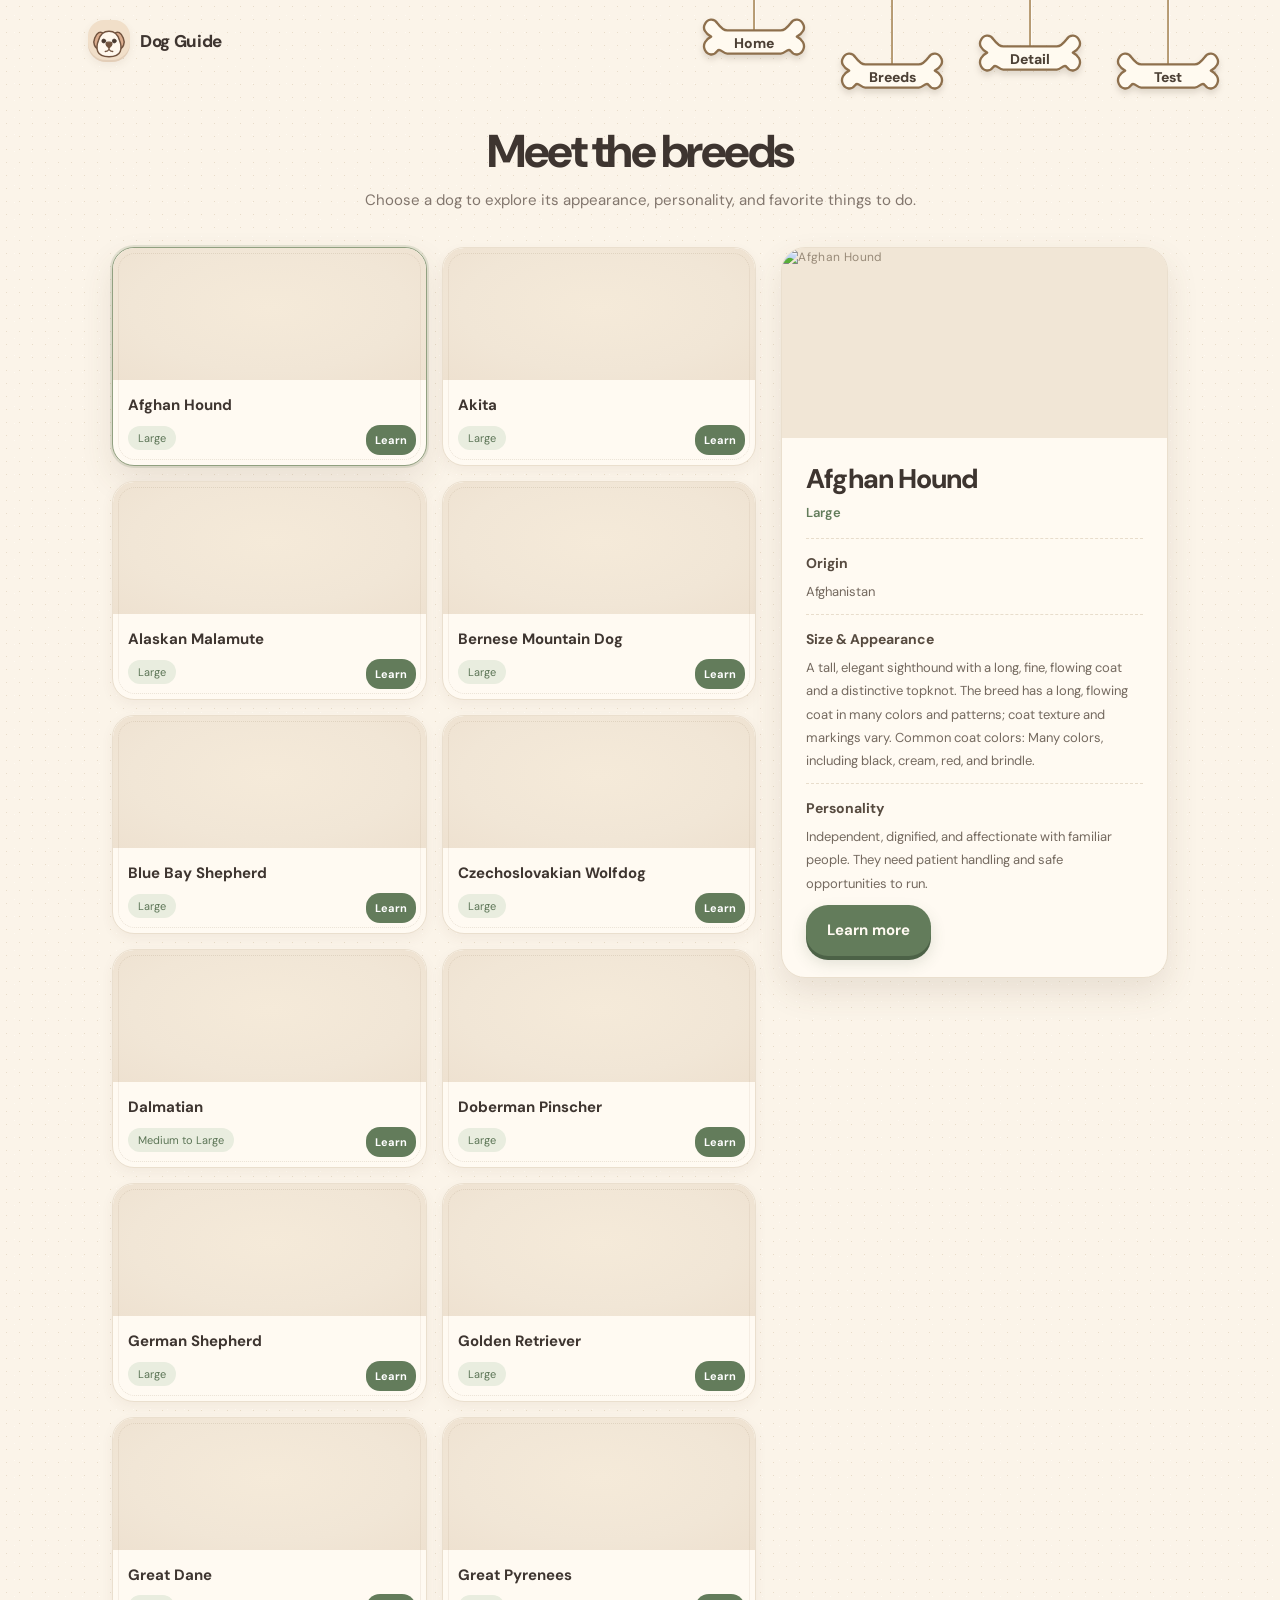
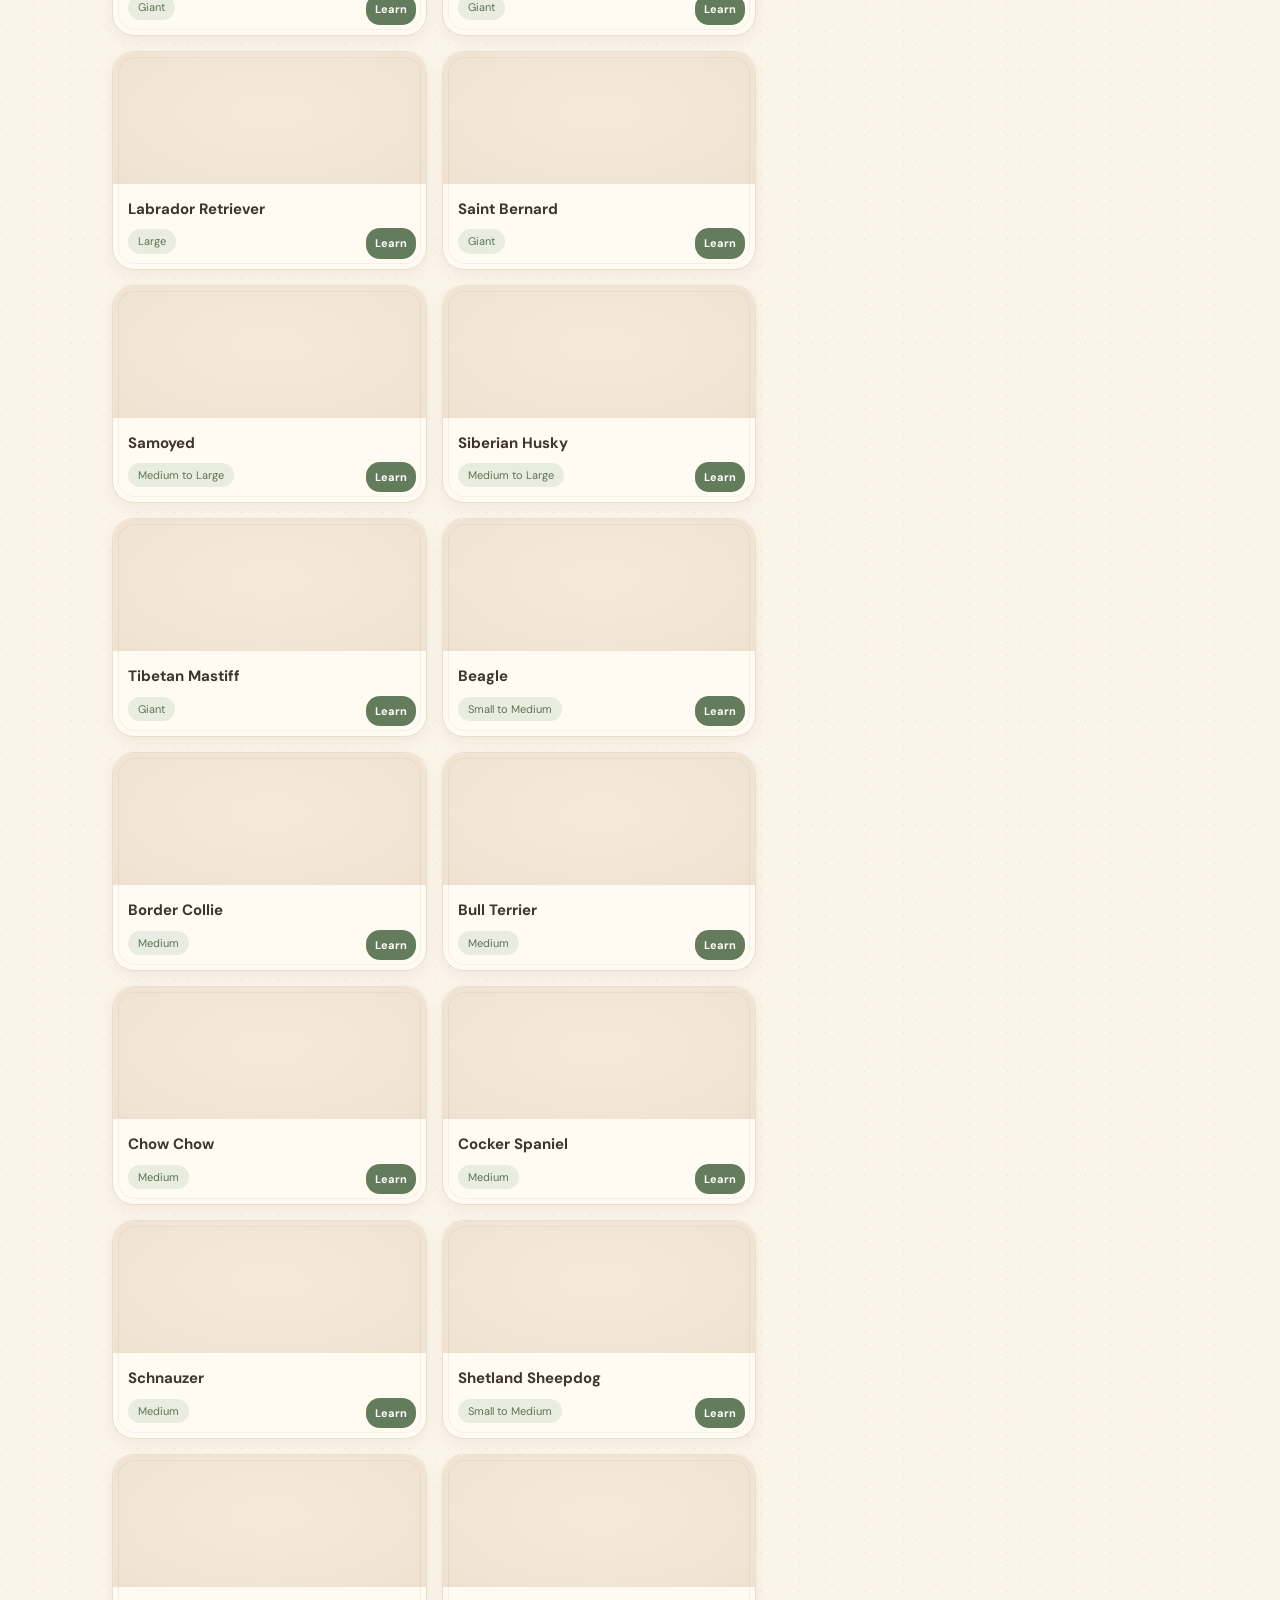
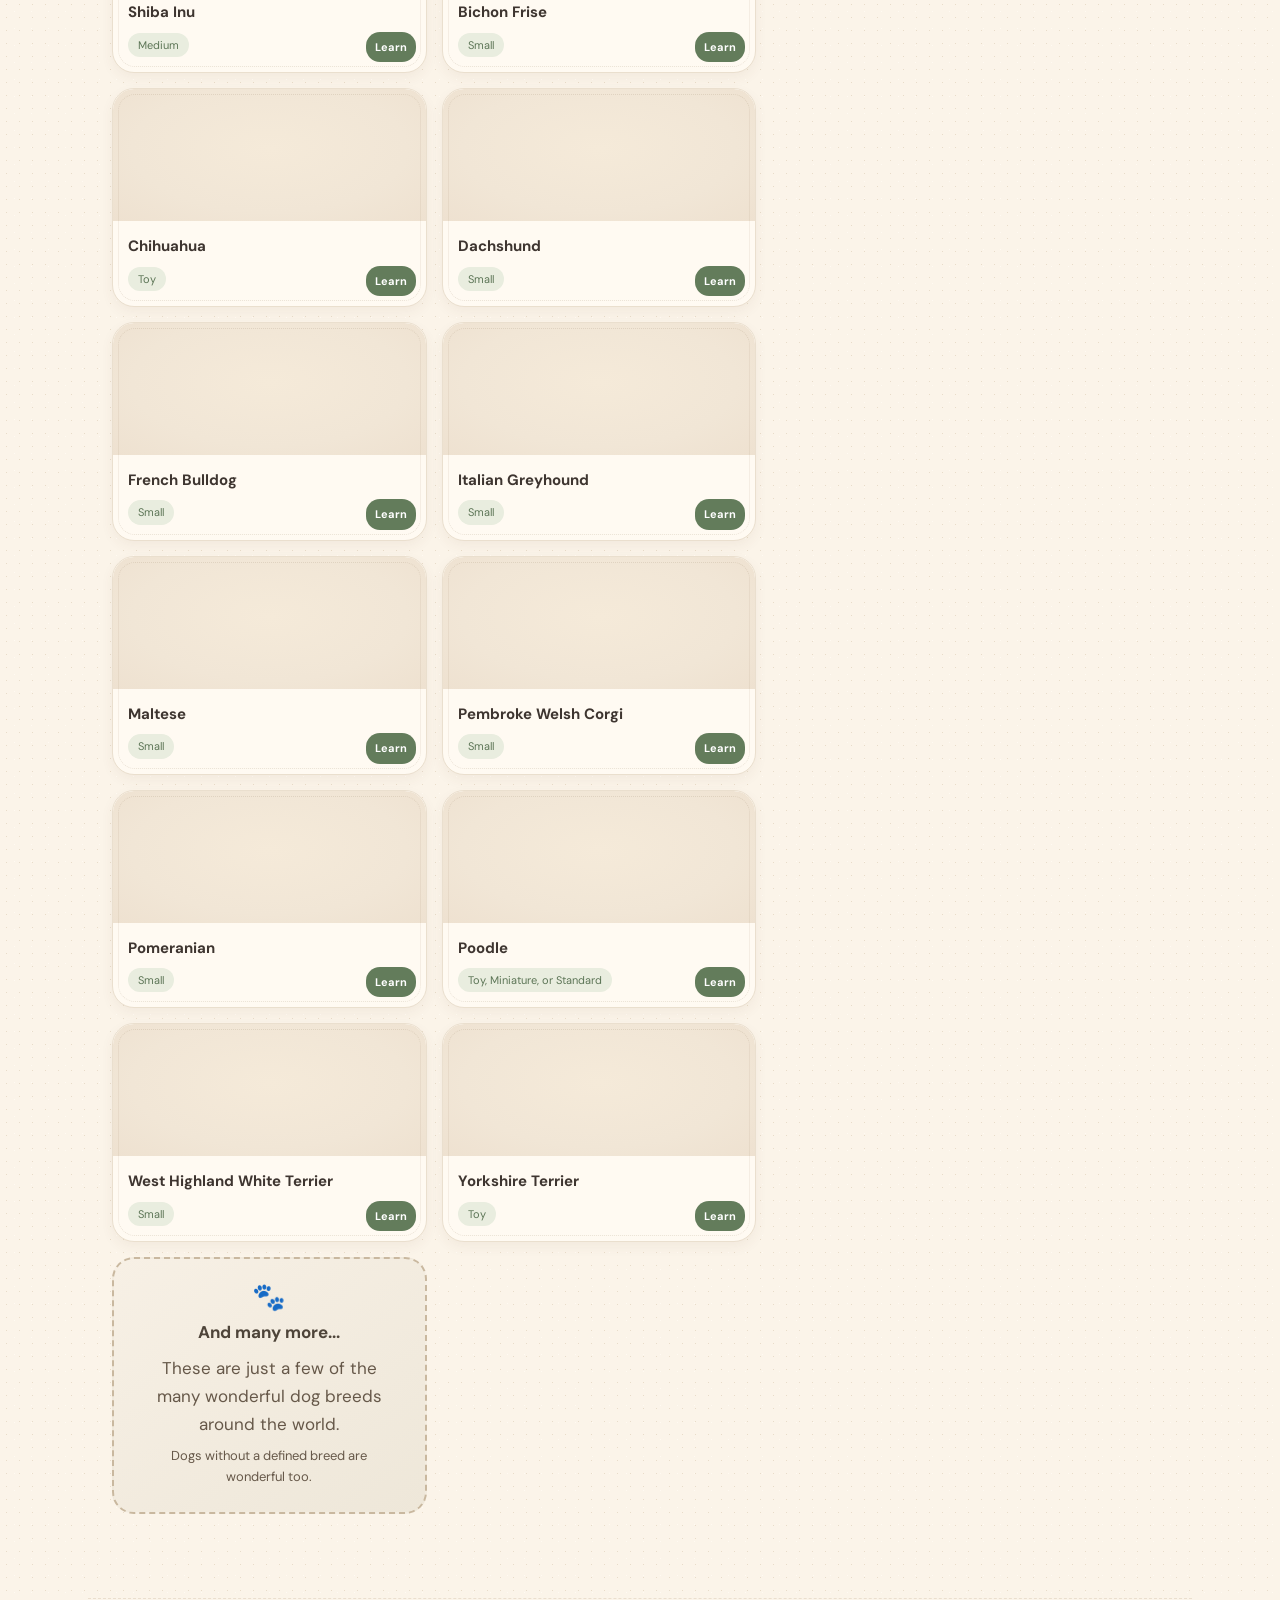
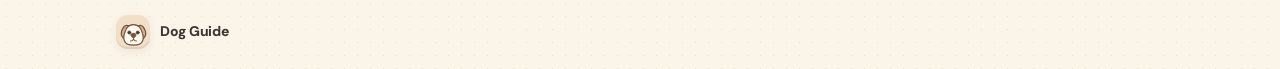
==== breeds.html @ 4a01d45b "add tset" ====
<!doctype html>
<html lang="en">
<head>
  <meta charset="utf-8">
  <meta name="viewport" content="width=device-width, initial-scale=1">
  <meta name="description" content="Explore dog breeds and learn about their appearance, personality, and favorite activities.">
  <title>Dog Breeds — Dog Guide</title>
  <link rel="stylesheet" href="styles.css">
  <script src="nav.js" defer></script>
</head>
<body>
  <header class="site-header"><a class="brand" href="index.html" aria-label="Dog Guide home"><span class="brand-mark" aria-hidden="true"><svg viewBox="0 0 48 48"><path class="ear" d="M17 14C12 10 8 13 5 20C2 27 5 34 11 35C16 35 19 29 20 22L22 17ZM31 14C36 10 40 13 43 20C46 27 43 34 37 35C32 35 29 29 28 22L26 17Z"/><path d="M24 11C17 11 12 16 10 23C8 28 7 33 9 38C11 43 17 45 24 45C31 45 37 43 39 38C41 33 40 28 38 23C36 16 31 11 24 11Z"/><circle class="icon-eye" cx="17" cy="24" r="2.6"/><circle class="icon-eye" cx="31" cy="24" r="2.6"/><path class="icon-nose" d="M20 28C20 26.5 21 25.5 22.5 25.5h3C27 25.5 28 26.5 28 28c0 2-2.5 4.3-4 5.5-1.5-1.2-4-3.5-4-5.5Z"/><path class="icon-mouth" d="M24 34v1M24 35c-1 2-3 3-5 3M24 35c1 2 3 3 5 3"/></svg></span><span>Dog Guide</span></a><nav class="main-nav" aria-label="Main navigation">
  <a class="bone-link hang-short" href="index.html"><span class="bone-cord" aria-hidden="true"></span><svg class="bone-outline" viewBox="0 0 120 56" aria-hidden="true"><path d="M30 15C25 15 22 11 19 7 15 1 8 2 5 8 2 13 6 19 12 22 6 25 2 31 5 37c3 6 10 7 14 1 3-4 6 3 11 3h60c5 0 8-7 11-3 4 6 11 5 14-1 3-6-1-12-7-15 6-3 10-9 7-14-3-6-10-7-14-1-3 4-6 8-11 8Z"/></svg><span class="bone-label">Home</span></a>
  <a class="bone-link hang-long active" href="breeds.html"><span class="bone-cord" aria-hidden="true"></span><svg class="bone-outline" viewBox="0 0 120 56" aria-hidden="true"><path d="M30 15C25 15 22 11 19 7 15 1 8 2 5 8 2 13 6 19 12 22 6 25 2 31 5 37c3 6 10 7 14 1 3-4 6 3 11 3h60c5 0 8-7 11-3 4 6 11 5 14-1 3-6-1-12-7-15 6-3 10-9 7-14-3-6-10-7-14-1-3 4-6 8-11 8Z"/></svg><span class="bone-label">Breeds</span></a>
  <a class="bone-link hang-mid" href="detail.html"><span class="bone-cord" aria-hidden="true"></span><svg class="bone-outline" viewBox="0 0 120 56" aria-hidden="true"><path d="M30 15C25 15 22 11 19 7 15 1 8 2 5 8 2 13 6 19 12 22 6 25 2 31 5 37c3 6 10 7 14 1 3-4 6 3 11 3h60c5 0 8-7 11-3 4 6 11 5 14-1 3-6-1-12-7-15 6-3 10-9 7-14-3-6-10-7-14-1-3 4-6 8-11 8Z"/></svg><span class="bone-label">Detail</span></a>
  <a class="bone-link hang-long" href="test.html"><span class="bone-cord" aria-hidden="true"></span><svg class="bone-outline" viewBox="0 0 120 56" aria-hidden="true"><path d="M30 15C25 15 22 11 19 7 15 1 8 2 5 8 2 13 6 19 12 22 6 25 2 31 5 37c3 6 10 7 14 1 3-4 6 3 11 3h60c5 0 8-7 11-3 4 6 11 5 14-1 3-6-1-12-7-15 6-3 10-9 7-14-3-6-10-7-14-1-3 4-6 8-11 8Z"/></svg><span class="bone-label">Test</span></a>
</nav></header>
  <main class="type-main">
    <section class="page-heading"><h1>Meet the breeds</h1><p>Choose a dog to explore its appearance, personality, and favorite things to do.</p></section>
    <section class="breed-layout" aria-label="Breed list and details"><div class="breed-list-wrap"><div id="breed-list" class="breed-grid"></div></div><aside id="breed-detail" class="detail-panel" aria-live="polite" aria-label="Breed details"></aside></section>
  </main>
  <footer class="site-footer"><a class="brand footer-brand" href="index.html" aria-label="Dog Guide home"><span class="brand-mark" aria-hidden="true"><svg viewBox="0 0 48 48"><path class="ear" d="M17 14C12 10 8 13 5 20C2 27 5 34 11 35C16 35 19 29 20 22L22 17ZM31 14C36 10 40 13 43 20C46 27 43 34 37 35C32 35 29 29 28 22L26 17Z"/><path d="M24 11C17 11 12 16 10 23C8 28 7 33 9 38C11 43 17 45 24 45C31 45 37 43 39 38C41 33 40 28 38 23C36 16 31 11 24 11Z"/><circle class="icon-eye" cx="17" cy="24" r="2.6"/><circle class="icon-eye" cx="31" cy="24" r="2.6"/><path class="icon-nose" d="M20 28C20 26.5 21 25.5 22.5 25.5h3C27 25.5 28 26.5 28 28c0 2-2.5 4.3-4 5.5-1.5-1.2-4-3.5-4-5.5Z"/><path class="icon-mouth" d="M24 34v1M24 35c-1 2-3 3-5 3M24 35c1 2 3 3 5 3"/></svg></span><span>Dog Guide</span></a></footer>
</body>
</html>
---- styles.css ----
@import url('https://fonts.googleapis.com/css2?family=DM+Sans:wght@400;500;600;700&family=Manrope:wght@400;500;600;700;800&display=swap');
:root{--ink:#3e3530;--muted:#82766d;--green:#637c5b;--green-dark:#4d6548;--cream:#fbf4e9;--paper:#fffaf2;--line:#eadfce;--peach:#f4d6bf;--sage:#e4eadc;--yellow:#f3dfaa;--shadow:0 14px 32px rgba(97,75,52,.12)}
*{box-sizing:border-box}body{margin:0;background-color:var(--cream);background-image:radial-gradient(#e8dcc9 0.6px,transparent .7px),radial-gradient(#fffaf2 0.6px,transparent .7px);background-size:13px 13px,17px 17px;background-position:0 0,6px 7px;color:var(--ink);font-family:'DM Sans','Manrope',sans-serif;line-height:1.65}a{color:inherit;text-decoration:none}.site-header{height:82px;max-width:1160px;margin:auto;padding:0 28px;display:flex;align-items:center;justify-content:space-between}.brand{display:flex;align-items:center;gap:10px;font-size:15px;font-weight:800;line-height:1.1;letter-spacing:-.02em}.brand-mark{width:42px;height:42px;border-radius:16px 16px 18px 18px;background:#f1dfc9;display:grid;place-items:center;color:#72543f;box-shadow:inset 0 -2px 0 rgba(126,86,58,.12),0 3px 8px rgba(97,75,52,.08)}.brand-mark svg{width:36px;height:36px;fill:#fff8ed;stroke:currentColor;stroke-width:2;stroke-linecap:round;stroke-linejoin:round}.brand-mark svg .ear{fill:#dbad8e}.main-nav{display:flex;align-items:center;gap:32px;font-size:13px;color:#74695f}.main-nav a{padding:8px 0;position:relative}.main-nav a:hover,.main-nav a.active{color:var(--green-dark)}.main-nav a.active:after{content:'';height:2px;background:#91a080;border-radius:2px;position:absolute;bottom:0;left:0;right:0}.hero{max-width:1104px;margin:34px auto 0;border-radius:34px;min-height:430px;padding:62px 7%;display:grid;grid-template-columns:1fr 1fr;align-items:center;background:linear-gradient(145deg,#edf0e2,#f4e5d5);position:relative;box-shadow:inset 0 0 0 1px rgba(255,255,255,.65),0 10px 30px rgba(91,76,57,.08)}.hero:before{content:'';position:absolute;inset:9px;border:1px dashed rgba(125,142,111,.26);border-radius:27px;pointer-events:none}.hero-copy{position:relative;z-index:2}.hero h1,.page-heading h1{margin:0;font-size:clamp(38px,5.4vw,59px);letter-spacing:-.055em;line-height:1.12;font-weight:700}.hero-lead{max-width:420px;margin:22px 0 25px;color:#70675e;font-size:15px;line-height:1.9}.button{display:inline-flex;gap:22px;align-items:center;padding:13px 21px;border-radius:22px;background:var(--green);color:#fffaf2;font-weight:700;font-size:13px;box-shadow:0 4px 0 #4c6247,0 7px 15px rgba(72,93,66,.17);transition:transform .2s,box-shadow .2s}.button:hover{transform:translateY(-2px);box-shadow:0 6px 0 #4c6247,0 10px 18px rgba(72,93,66,.2)}.home-image-slot{height:300px;max-width:390px;width:100%;justify-self:end;border-radius:42% 58% 48% 52%/52% 42% 58% 48%;background:rgba(255,250,242,.35);border:2px dashed rgba(139,125,101,.28);box-shadow:inset 0 0 0 9px rgba(255,250,242,.18);position:relative}.home-image-slot:before{content:'';position:absolute;inset:9px;border-radius:inherit;border:1px solid rgba(255,255,255,.55)}.site-footer{max-width:1104px;margin:58px auto 0;padding:24px 28px 32px;border-top:1px dashed var(--line);display:flex;align-items:center}.footer-brand{font-size:13px}.footer-brand .brand-mark{width:34px;height:34px;border-radius:12px}.footer-brand .brand-mark svg{width:29px;height:29px}.type-main{max-width:1104px;margin:44px auto 84px;padding:0 24px}.page-heading{text-align:center;margin:0 auto 35px}.page-heading h1{font-size:40px}.page-heading>p:last-child{margin:10px 0 0;color:var(--muted);font-size:13px}.breed-layout{display:grid;grid-template-columns:minmax(0,1.25fr) minmax(320px,.75fr);gap:25px;align-items:start}.breed-grid{display:grid;grid-template-columns:repeat(2,minmax(0,1fr));gap:15px}.breed-card{appearance:none;text-align:left;padding:0;position:relative;overflow:hidden;border:1px solid #eadfce;background:var(--paper);border-radius:22px;cursor:pointer;color:inherit;transition:border .18s,transform .18s,box-shadow .18s;font:inherit;box-shadow:0 5px 13px rgba(97,75,52,.06)}.breed-card:after{content:'';position:absolute;inset:5px;border:1px dotted rgba(157,136,107,.2);border-radius:17px;pointer-events:none}.breed-card:hover{transform:translateY(-3px);box-shadow:var(--shadow)}.breed-card.selected{border-color:#91a080;box-shadow:0 0 0 2px rgba(99,124,91,.16),var(--shadow)}.photo-placeholder{background:radial-gradient(ellipse at 50% 45%,#f5ead9 0,#f1e6d6 62%,#eee1d0 100%);color:#988a78;display:flex;align-items:center;justify-content:center;flex-direction:column;gap:5px;font-size:10px;letter-spacing:.03em}.breed-card .photo-placeholder{height:132px;border-radius:21px 21px 0 0}.placeholder-icon{display:grid;place-items:center;width:27px;height:27px;border:1px dashed #b7a991;border-radius:50%;font-size:18px;color:#92816a}.breed-card-copy{display:flex;flex-direction:column;align-items:flex-start;padding:13px 15px 15px}.breed-name{font-size:13px;font-weight:700}.breed-tag{font-size:10px;color:#5c7556;background:#e9eddf;padding:3px 10px;border-radius:20px;margin-top:8px}.card-arrow{position:absolute;bottom:17px;right:15px;color:#8c907a;font-size:15px}.detail-panel{position:sticky;top:18px;border-radius:24px;overflow:hidden;background:var(--paper);border:1px solid #eadfce;box-shadow:var(--shadow)}.detail-photo{height:190px}.detail-content{padding:23px 24px 21px}.detail-content h2{font-size:24px;line-height:1.35;margin:0;letter-spacing:-.035em}.detail-size{margin:4px 0 15px;color:var(--green);font-size:11px;font-weight:600}.detail-block{border-top:1px dashed #e8ddcc;padding:13px 0 10px}.detail-block h3{font-size:12px;margin:0 0 5px;color:#574b40}.detail-block p{color:#74695f;font-size:11px;line-height:1.85;margin:0}.breed-card:focus-visible,.button:focus-visible,.main-nav a:focus-visible{outline:3px solid #d5ac67;outline-offset:3px}
@media(max-width:800px){.hero{margin:15px 18px 0;min-height:390px;padding:44px 6%}.home-image-slot{height:255px;width:90%}.breed-layout{grid-template-columns:1fr}.detail-panel{position:static;grid-row:1}.detail-photo{height:160px}.detail-content{padding:21px}.breed-grid{grid-template-columns:repeat(3,minmax(0,1fr))}.type-main{margin-top:35px}.site-footer{margin:40px 18px 0}}
@media(max-width:560px){.site-header{height:70px;padding:0 18px}.main-nav{gap:20px;font-size:12px}.brand{font-size:13px;gap:8px}.brand-mark{width:36px;height:36px}.brand-mark svg{width:31px;height:31px}.hero{display:block;padding:35px 25px 28px;min-height:0;border-radius:27px}.hero h1{font-size:39px}.hero-lead{font-size:14px;margin:18px 0 22px}.home-image-slot{height:220px;margin:30px auto 0}.site-footer{padding:20px 0 26px}.type-main{padding:0 16px;margin:32px auto 56px}.page-heading{margin-bottom:25px}.page-heading h1{font-size:33px}.page-heading>p:last-child{font-size:12px}.breed-grid{grid-template-columns:repeat(2,minmax(0,1fr));gap:11px}.breed-card .photo-placeholder{height:108px}.breed-card-copy{padding:10px}.breed-name{font-size:12px}.card-arrow{right:10px;bottom:14px}.detail-content h2{font-size:21px}}
/* Clearer type and a tighter home layout */
body{font-size:17px}.brand{font-size:17px}.main-nav{font-size:15px}.hero.home-hero{min-height:350px;margin-top:24px;padding-top:46px;padding-bottom:46px}.hero h1{font-size:clamp(44px,5.8vw,66px);font-weight:800}.hero-lead{font-size:17px;line-height:1.8;font-weight:500}.button{font-size:15px;font-weight:700}.home-image-slot{height:260px}.site-footer{margin-top:20px;padding-top:16px;padding-bottom:20px}.page-heading h1{font-size:46px;font-weight:800}.page-heading>p:last-child{font-size:15px}.breed-name{font-size:15px;font-weight:700}.breed-tag{font-size:11px}.detail-content h2{font-size:27px;font-weight:800}.detail-size{font-size:13px}.detail-block h3{font-size:14px;font-weight:700}.detail-block p{font-size:13px;line-height:1.8}.photo-placeholder{font-size:12px}.footer-brand{font-size:14px}
@media(max-width:800px){.hero.home-hero{min-height:330px}.home-image-slot{height:230px}.site-footer{margin-top:18px}}
@media(max-width:560px){body{font-size:16px}.brand{font-size:14px}.main-nav{font-size:13px}.hero.home-hero{padding-top:32px;padding-bottom:24px}.hero h1{font-size:43px}.hero-lead{font-size:15px}.home-image-slot{height:175px;margin-top:22px}.site-footer{margin-top:12px;padding-top:13px;padding-bottom:16px}.page-heading h1{font-size:36px}.page-heading>p:last-child{font-size:13px}.breed-name{font-size:13px}.detail-content h2{font-size:23px}.detail-block h3{font-size:13px}.detail-block p{font-size:12px}}
/* A soft little toy corner for the home page */
.home-image-slot{border:0;border-radius:0;background:none;box-shadow:none;overflow:visible;isolation:isolate}.home-image-slot:before{display:none}.dog-bed{position:absolute;width:265px;height:130px;right:32px;bottom:5px;border-radius:50%;background:linear-gradient(180deg,#a8795e,#805840);box-shadow:0 14px 22px rgba(78,55,37,.2),inset 0 7px 0 rgba(255,235,205,.24),inset 0 -8px 0 rgba(79,49,31,.13);transform:rotate(-4deg)}.dog-bed:before{content:'';position:absolute;inset:12px 15px 17px;border-radius:50%;background:linear-gradient(150deg,#d4b28b,#b38b65);box-shadow:inset 0 4px 8px rgba(95,65,42,.18)}.bed-cushion{position:absolute;inset:24px 31px 26px;border-radius:50%;background:radial-gradient(ellipse at 38% 30%,#e6d3b2,#c9b18c 72%,#b79b75);box-shadow:inset 0 3px 8px rgba(100,72,47,.16)}.bed-bone{position:absolute;width:78px;height:25px;left:50%;top:50%;transform:translate(-50%,-50%) rotate(-12deg);background:#f5e8d0;clip-path:polygon(12% 0,23% 18%,77% 18%,88% 0,100% 15%,94% 38%,94% 62%,100% 85%,88% 100%,77% 82%,23% 82%,12% 100%,0 85%,6% 62%,6% 38%,0 15%);filter:drop-shadow(0 3px 2px rgba(74,55,37,.22))}.plush-toy{position:absolute;z-index:3;width:88px;height:83px;left:44px;top:48px;border-radius:44% 50% 48% 50%;background:radial-gradient(circle at 35% 28%,#f5d991,#e8bc68 72%,#cd9f54);box-shadow:inset 0 -5px 0 rgba(164,114,50,.12),0 8px 14px rgba(86,63,34,.2),0 0 0 4px rgba(237,201,128,.45);transform:rotate(-11deg)}.plush-toy:before,.plush-toy:after{content:'';position:absolute;top:-17px;width:27px;height:33px;border-radius:60% 60% 40% 40%;background:#e9bd69;z-index:-1}.plush-toy:before{left:5px;transform:rotate(-26deg)}.plush-toy:after{right:5px;transform:rotate(25deg)}.plush-eye{position:absolute;top:32px;width:6px;height:7px;border-radius:50%;background:#554334}.plush-eye.eye-left{left:24px}.plush-eye.eye-right{right:24px}.plush-smile{position:absolute;left:34px;top:47px;width:20px;height:10px;border-bottom:2px solid #79563c;border-radius:50%}.rope-toy{position:absolute;right:24px;top:26px;width:125px;height:38px;transform:rotate(26deg);z-index:4}.rope-center{position:absolute;left:22px;right:22px;top:11px;height:17px;border-radius:12px;background:repeating-linear-gradient(45deg,#9d684a 0 4px,#e0c18d 4px 8px,#ba8057 8px 11px);box-shadow:0 3px 5px rgba(73,49,31,.19)}.rope-knot{position:absolute;top:3px;width:31px;height:31px;border-radius:50%;background:repeating-linear-gradient(45deg,#a76f4e 0 4px,#e2c38f 4px 8px,#bd875d 8px 11px);box-shadow:0 3px 5px rgba(73,49,31,.18)}.knot-left{left:0}.knot-right{right:0}.scene-spark{position:absolute;color:#b58853;font-size:25px}.spark-one{left:7px;top:10px}.spark-two{right:0;top:116px;color:#87936a}
@media(max-width:800px){.site-header{height:116px}.home-image-slot{height:230px;width:90%;max-width:390px}.dog-bed{right:8px;width:245px;height:120px}.plush-toy{left:26px}.rope-toy{right:6px}}
@media(max-width:560px){.site-header{height:106px;padding-left:18px;padding-right:18px}.site-header>.brand{margin-top:18px}.main-nav{gap:4px}.bone-nav-item{--cord:16px!important;padding-top:var(--cord)}.bone-nav-item.hang-mid{--cord:29px!important}.bone-nav-item.hang-long{--cord:42px!important}.bone-toggle{min-width:80px;height:35px;padding:0 13px;font-size:11px}.bone-menu{top:calc(var(--cord) + 39px);min-width:165px}.hang-long .bone-menu{min-width:190px}.bone-menu a{font-size:12px;padding:8px 9px}.home-image-slot{height:180px;width:100%;margin-top:22px}.dog-bed{width:220px;height:104px;right:2px;bottom:0}.dog-bed:before{inset:10px 12px 14px}.bed-cushion{inset:20px 27px 23px}.bed-bone{transform:translate(-50%,-50%) rotate(-12deg) scale(.82)}.plush-toy{width:70px;height:67px;left:8px;top:30px}.plush-toy:before,.plush-toy:after{width:22px;height:27px;top:-13px}.plush-eye{top:26px;width:5px;height:6px}.plush-eye.eye-left{left:19px}.plush-eye.eye-right{right:19px}.plush-smile{left:27px;top:38px;width:16px}.rope-toy{right:2px;top:7px;transform:rotate(21deg) scale(.8);transform-origin:right top}.scene-spark{font-size:19px}}
/* Bone links stay attached to their hanging cords */
.main-nav{gap:18px;align-items:flex-start}.main-nav a.bone-link{position:relative;display:block;flex:0 0 120px;width:120px;height:calc(var(--cord) + 50px);padding:0;margin:0;color:#493c30;text-decoration:none}.main-nav a.bone-link:after{display:none}.bone-link.hang-short{--cord:18px}.bone-link.hang-mid{--cord:34px}.bone-link.hang-long{--cord:52px}.bone-cord{position:absolute;z-index:0;left:59px;top:0;width:2px;height:var(--cord);background:linear-gradient(90deg,#8e704d,#e1c99c 48%,#8e704d);transform-origin:top center;box-shadow:1px 0 1px rgba(255,255,255,.7);transition:height .24s,transform .24s}.bone-outline{position:absolute;z-index:1;left:0;top:calc(var(--cord) - 1px);width:120px;height:50px;overflow:visible;filter:drop-shadow(0 4px 3px rgba(75,59,38,.16));transform-origin:60px 3px;transition:transform .24s,filter .24s}.bone-outline path{fill:#fffaf0;stroke:#8e704d;stroke-width:2.6;stroke-linejoin:round}.bone-label{position:absolute;z-index:2;left:0;top:calc(var(--cord) + 14px);width:120px;text-align:center;color:#4c4035;font-size:14px;font-weight:800;line-height:22px;pointer-events:none;transition:transform .24s}.bone-link:hover .bone-outline{transform:rotate(-2deg) translateY(2px);filter:drop-shadow(0 6px 4px rgba(75,59,38,.2))}.bone-link:hover .bone-cord{transform:rotate(-1deg)}.bone-link.is-dropping .bone-cord{height:calc(var(--cord) + 8px);transform:rotate(2deg)}.bone-link.is-dropping .bone-outline{transform:translateY(8px) rotate(4deg)}.bone-link.is-dropping .bone-label{transform:translateY(8px) rotate(4deg)}.bone-link:focus-visible{outline:3px solid #b89965;outline-offset:2px;border-radius:12px}.bone-link:focus-visible .bone-outline path{stroke:#5e794f}
@media(max-width:560px){.main-nav{gap:3px}.main-nav a.bone-link{flex-basis:94px;width:94px;height:calc(var(--cord) + 43px)}.bone-link.hang-short{--cord:16px}.bone-link.hang-mid{--cord:28px}.bone-link.hang-long{--cord:42px}.bone-cord{left:46px}.bone-outline{top:calc(var(--cord) - 1px);width:94px;height:43px}.bone-label{width:94px;top:calc(var(--cord) + 12px);font-size:12px}.bone-outline path{stroke-width:3}}
/* Let each cord meet the thicker center of its bone */
.bone-cord{height:calc(var(--cord) + 12px)}
.bone-link.is-dropping .bone-cord{height:calc(var(--cord) + 20px)}
@media(max-width:560px){.bone-cord{left:47px}}
/* Keep the bone indexes pinned to the same header coordinates on every page */
.site-header{position:relative}.site-header .main-nav{position:absolute;right:28px;top:0;width:258px;height:auto;justify-content:space-between;gap:18px;align-items:flex-start}
@media(max-width:560px){.site-header .main-nav{right:18px;width:191px;gap:3px}}
.brand-mark svg .icon-eye{fill:#493a30;stroke:#493a30;stroke-width:1}.brand-mark svg .icon-nose{fill:#72543f;stroke:#72543f;stroke-width:1.6;stroke-linejoin:round}.brand-mark svg .icon-mouth{fill:none;stroke:#72543f;stroke-width:1.7;stroke-linecap:round;stroke-linejoin:round}
.breed-photo{display:block;width:100%;height:100%;object-fit:cover;border-radius:inherit}.breed-card .photo-placeholder{overflow:hidden}.detail-photo{overflow:hidden}
.breed-card .breed-photo{object-position:center 30%}.detail-photo .breed-photo{object-fit:contain;background:#f1e6d6}
.breed-card:has([src*="miniature-poodle"] ) .breed-photo,.breed-card:has([src*="Beagles-pets"]) .breed-photo{object-position:center 16%}
.card-arrow{z-index:2;bottom:10px;right:10px;padding:6px 9px;border-radius:14px;background:#637c5b;color:white;font-size:11px;font-weight:700}
.detail-page-card{overflow:hidden;border:1px solid #eadfce;border-radius:24px;background:var(--paper);box-shadow:var(--shadow)}
.detail-page-photo{display:block;width:100%;max-height:460px;object-fit:contain;background:#f1e6d6}
.detail-page-card .detail-content{max-width:780px;margin:auto}
.detail-page-card h1{margin:0}
.detail-page-actions{display:flex;justify-content:flex-end;margin-top:22px}
.breed-more-card{min-height:200px;padding:24px;display:flex;flex-direction:column;align-items:center;justify-content:center;gap:8px;text-align:center;border:2px dashed #c9b89f;border-radius:22px;background:linear-gradient(145deg,#f7f0e5,#eee7d9);color:#665849}
.breed-more-card strong{font-size:17px;color:#4e4439}
.breed-more-card>span:last-child{max-width:220px;font-size:13px;line-height:1.6}
.breed-more-paw{font-size:27px;line-height:1}
.detail-page-card .detail-block h2{display:inline-flex;align-items:center;gap:7px;margin:0 0 10px;padding:5px 13px;border:2px solid #b99a73;border-radius:15px 15px 15px 6px;background:linear-gradient(135deg,#fffaf1,#f4e8d7);box-shadow:0 3px 0 rgba(126,86,58,.13);color:#574b40;font-size:16px;line-height:1.4;letter-spacing:0}
.detail-page-card .detail-block h2:before{content:'🐾';font-size:20px;line-height:1}
.detail-page-card .detail-block p{font-size:15px;line-height:1.9}
.site-header .main-nav{width:378px}
@media(max-width:560px){.site-header .main-nav{width:285px}}
.breed-card .breed-photo[src*="miniature-poodle-900x900-crop"]{object-position:center 50%}
.breed-card .breed-photo[src*="Beagles-pets"]{object-position:center 30%}
.breed-card .breed-photo[src*="Chow-Chow-Dog-Breed-Information"]{object-position:center 20%}
.breed-card .breed-photo[src*="tibetan-mastiff-4"]{object-position:center 18%}
.breed-card .breed-photo[src*="Maltese_FeaturedImage"]{object-position:center 18%}
.breed-card .breed-photo[src*="Saint-bernard-dog"]{object-position:center 18%}
.breed-card .breed-photo[src*="smooth-haired-dachshund"]{object-position:center 18%}
.breed-card .breed-photo[src*="Italian_Greyhound_standing_gray"]{object-position:center 18%}
.breed-card .breed-photo[src*="dalmatian-adult"]{object-position:center 18%}
.breed-card .breed-photo[src*="akita-adulto"]{object-position:center 20%}
.breed-card .breed-photo[src*="Bull_Terrier_R_02"]{object-position:center 18%}
.breed-card .breed-photo[src*="West-Highland-white-terrier"]{object-position:center 18%}
.breed-card .breed-photo[src*="Afgan_Hound"]{object-position:center 18%}
.breed-card .breed-photo[src*="Doberman-Pinscher_Featured-Image"]{object-position:center 20%}
.breed-card .breed-photo[src*="Cocker-Spaniel-Breed-Information"]{object-position:center 18%}
.breed-card .breed-photo[src*="bf4e2e0e9b813a4c35bf6602a24b"]{object-position:center 18%}
.breed-card .breed-photo[src*="OIP.ncFnLqINaXTK82Xb_gnDBwAAAA"]{object-position:center 32%}
.breed-card .breed-photo[src*="shetland-sheepdog"]{object-position:center 18%}
.site-header .main-nav{width:498px}
.quiz-nav a.active{background:#e9eddf;color:var(--green-dark);font-weight:700}
@media(max-width:560px){.site-header .main-nav{width:284px}.site-header .main-nav a.bone-link{flex:0 0 70px;width:70px}.site-header .main-nav .bone-cord{left:34px}.site-header .main-nav .bone-outline{width:70px;height:42px}.site-header .main-nav .bone-label{width:70px;font-size:10px}}
.home-quiz-link{max-width:1104px;margin:22px auto 0;padding:0 28px;text-align:right}
.quiz-page [hidden]{display:none!important}
.quiz-nav{display:flex;gap:22px;align-items:center;color:#74695f;font-size:14px}
.quiz-nav a{padding:8px 12px;border-radius:18px;transition:background .2s,color .2s}
.quiz-nav a:hover{background:#e9eddf;color:var(--green-dark)}
.quiz-main{max-width:900px;margin:45px auto 80px;padding:0 24px}
.quiz-progress-wrap{position:sticky;top:12px;z-index:5;margin:0 auto 20px;padding:14px 18px;border:1px solid #eadfce;border-radius:18px;background:rgba(255,250,242,.96);box-shadow:0 5px 16px rgba(97,75,52,.08);backdrop-filter:blur(8px)}
.quiz-progress-label{display:flex;justify-content:space-between;gap:12px;margin-bottom:8px;color:#66594c;font-size:13px;font-weight:700}
.quiz-progress-track{height:8px;overflow:hidden;border-radius:99px;background:#e8ddcc}
.quiz-progress-track span{display:block;width:0;height:100%;border-radius:inherit;background:linear-gradient(90deg,#94a184,#637c5b);transition:width .25s ease}
.quiz-shell{min-height:360px;padding:clamp(24px,5vw,48px);border:1px solid #eadfce;border-radius:30px;background:linear-gradient(145deg,#fffaf2,#f4eadb);box-shadow:var(--shadow)}
.quiz-intro{text-align:center;max-width:620px;margin:40px auto}
.quiz-kicker{display:inline-block;margin-bottom:10px;color:#718064;font-size:12px;font-weight:800;letter-spacing:.12em;text-transform:uppercase}
.quiz-intro h1,.quiz-question h1,.quiz-results>h1{margin:0;color:#43392f;font-size:clamp(30px,5vw,44px);line-height:1.15;letter-spacing:-.04em}
.quiz-intro p{margin:18px auto 26px;max-width:540px;color:#766a5e;line-height:1.8}
.quiz-question{max-width:680px;margin:0 auto}
.quiz-question h1{font-size:clamp(26px,4vw,36px);margin-bottom:25px}
.quiz-answers{display:grid;gap:11px}
.quiz-answer{display:flex;align-items:center;gap:14px;width:100%;padding:14px 16px;border:1px solid #dfd2c0;border-radius:17px;background:#fffdf8;color:#574b40;text-align:left;font:inherit;cursor:pointer;transition:transform .18s,border .18s,background .18s,box-shadow .18s}
.quiz-answer:hover{transform:translateY(-2px);border-color:#a7b091;box-shadow:0 5px 12px rgba(97,75,52,.08)}
.quiz-answer.is-selected{border-color:#748667;background:#edf0e5;box-shadow:0 0 0 2px rgba(99,124,91,.14)}
.quiz-answer-mark{display:grid;place-items:center;flex:0 0 30px;width:30px;height:30px;border-radius:50%;background:#f1e6d6;color:#705c44;font-size:12px;font-weight:800}
.quiz-answer.is-selected .quiz-answer-mark{background:#718064;color:#fff}
.quiz-controls{display:flex;justify-content:space-between;align-items:center;margin-top:25px}
.quiz-controls button:disabled{opacity:.45;cursor:not-allowed;transform:none}
.quiz-back{padding:10px 14px;border:0;background:transparent;color:#6e6256;font:inherit;font-weight:700;cursor:pointer}
.quiz-results>h1{margin-bottom:24px}
.quiz-result-featured{display:grid;grid-template-columns:repeat(2,minmax(0,1fr));gap:16px}
.quiz-result-card{overflow:hidden;border:1px solid #e4d8c8;border-radius:20px;background:#fffdf8;box-shadow:0 6px 16px rgba(97,75,52,.07)}
.quiz-result-card img{display:block;width:100%;height:190px;object-fit:cover;object-position:center 25%;background:#f1e6d6}
.quiz-result-card>div{padding:16px 18px 18px}
.quiz-result-label{color:#718064;font-size:11px;font-weight:800;letter-spacing:.1em;text-transform:uppercase}
.quiz-result-card h2{margin:5px 0 7px;color:#43392f;font-size:21px;line-height:1.25}
.quiz-result-card p{margin:0;color:#766a5e;font-size:13px;line-height:1.7}
.quiz-result-card.is-primary{border-color:#a6b092;box-shadow:0 0 0 2px rgba(99,124,91,.13),0 8px 18px rgba(97,75,52,.08)}
.quiz-match{margin-top:28px;padding-top:21px;border-top:1px dashed #dacdbb}
.quiz-match>h2{margin:0;color:#43392f;font-size:22px}
.quiz-match>p{margin:5px 0 14px;color:#766a5e;font-size:14px}
.quiz-result-card.is-match{max-width:460px}
.quiz-home-button{margin-top:25px}
#quiz-start{position:relative;padding:14px 34px 14px 44px;border:1px solid #d9c7a7;border-radius:999px;background:linear-gradient(180deg,#f4e8cb,#e7d1a8);color:#5e4934;box-shadow:0 4px 0 #c8ab7d,0 8px 17px rgba(105,79,47,.14);font-size:16px;letter-spacing:.02em;transition:transform .2s,box-shadow .2s,filter .2s}
#quiz-start:before{content:'✦';position:absolute;left:19px;top:50%;transform:translateY(-52%);font-size:17px;color:#94734c}
#quiz-start:hover{transform:translateY(-2px);filter:brightness(1.04);box-shadow:0 6px 0 #c8ab7d,0 11px 20px rgba(105,79,47,.18)}
.quiz-dog-border{position:relative;z-index:2;display:flex;align-items:flex-end;justify-content:space-around;gap:12px;height:78px;margin:-55px 12px 0;padding:0 10px;border-bottom:2px dashed #d8c5a7;pointer-events:none}
.quiz-dog{width:clamp(64px,13vw,112px);height:70px;overflow:visible;fill:#d9a875;stroke:#8a654b;stroke-width:2.6;stroke-linecap:round;stroke-linejoin:round;filter:drop-shadow(0 3px 2px rgba(91,67,46,.14))}
.quiz-dog path{fill:none;stroke:#8a654b;stroke-width:5;stroke-linecap:round;stroke-linejoin:round}
.quiz-dog .dog-eye{fill:#49392d;stroke:none}
.quiz-dog .dog-ball{fill:#d88769;stroke:#a45e4b;stroke-width:2}
.dog-sit{fill:#a7b08d}
.dog-lie{fill:#d4b37c}
.dog-small{fill:#b78b68}
.quiz-answer:focus-visible,.quiz-back:focus-visible,.quiz-nav a:focus-visible{outline:3px solid #d5ac67;outline-offset:3px}
@media(max-width:560px){.home-quiz-link{padding:0 18px;text-align:center}.quiz-main{margin:28px auto 55px;padding:0 16px}.quiz-shell{padding:23px 18px;border-radius:23px}.quiz-intro{margin:25px auto}.quiz-progress-wrap{top:6px;padding:12px}.quiz-answer{padding:12px}.quiz-result-featured{grid-template-columns:1fr}.quiz-result-card img{height:210px}.quiz-nav{gap:4px;font-size:12px}}
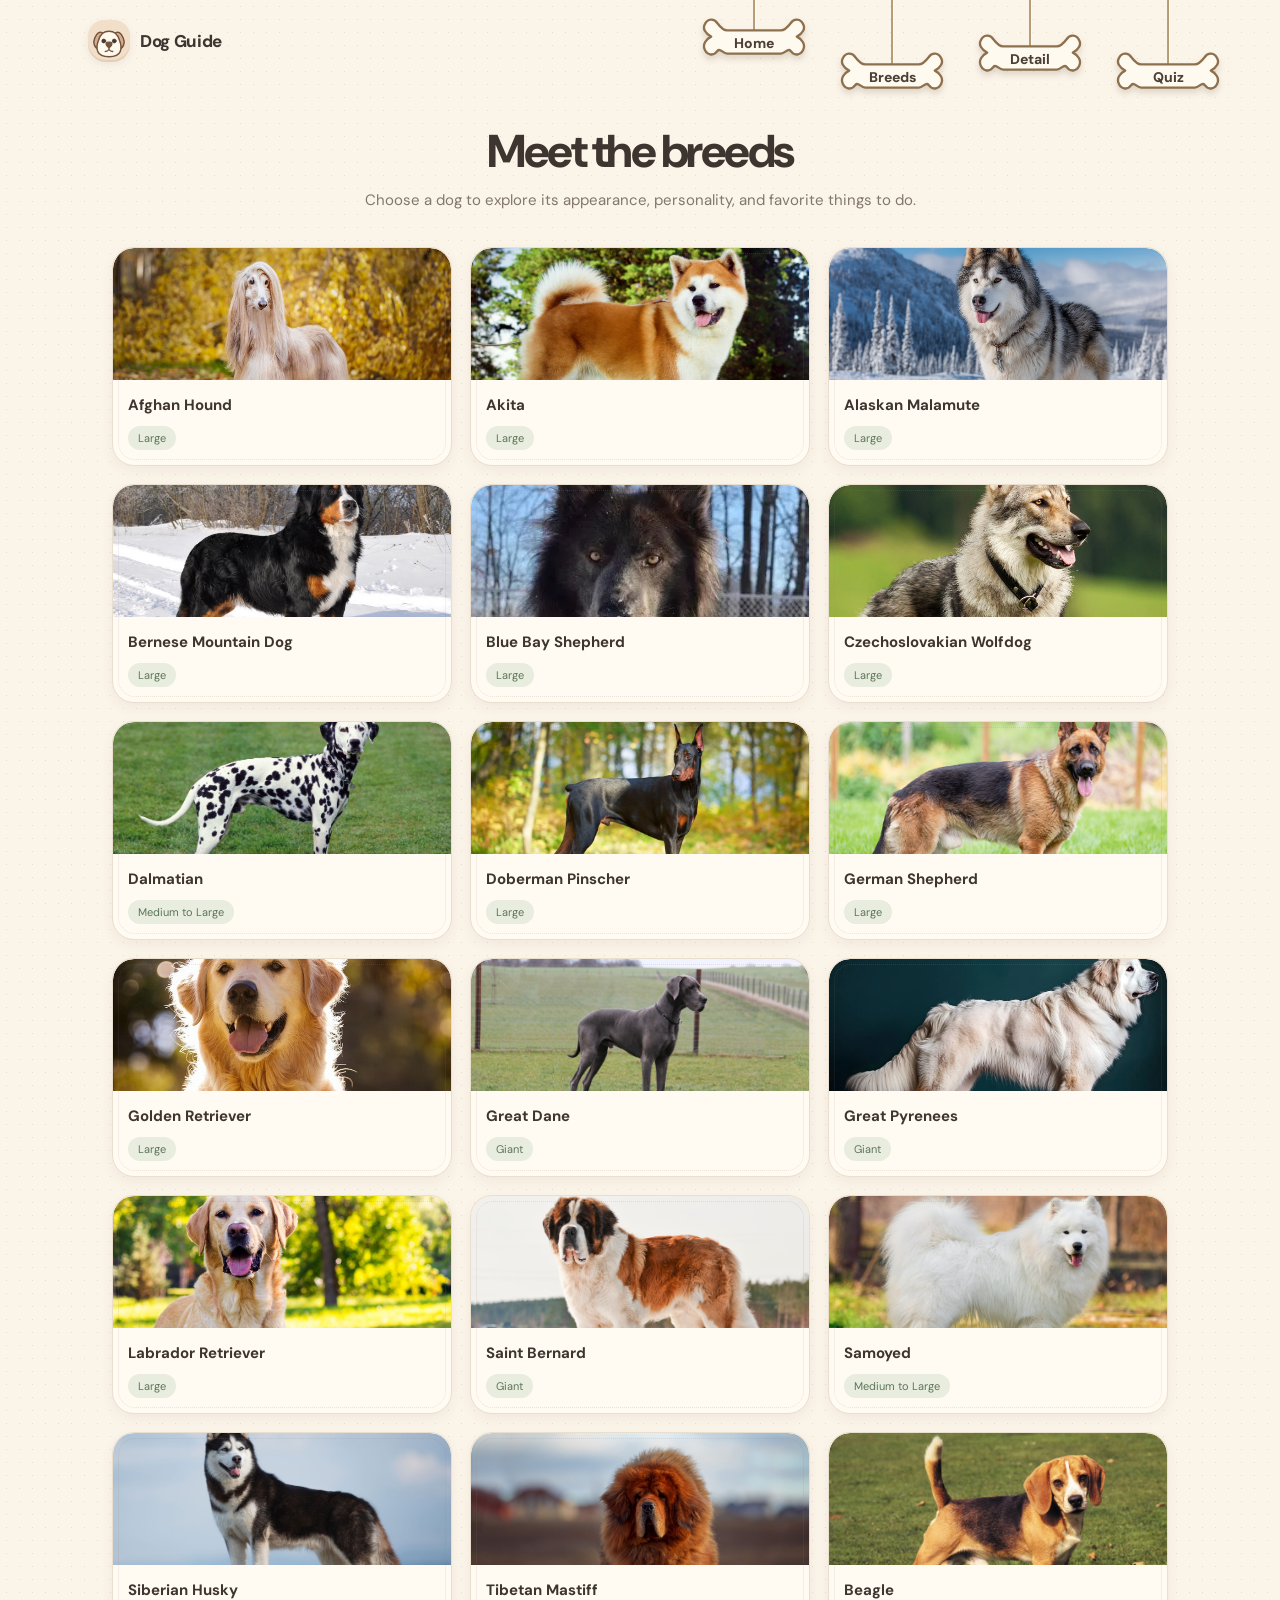
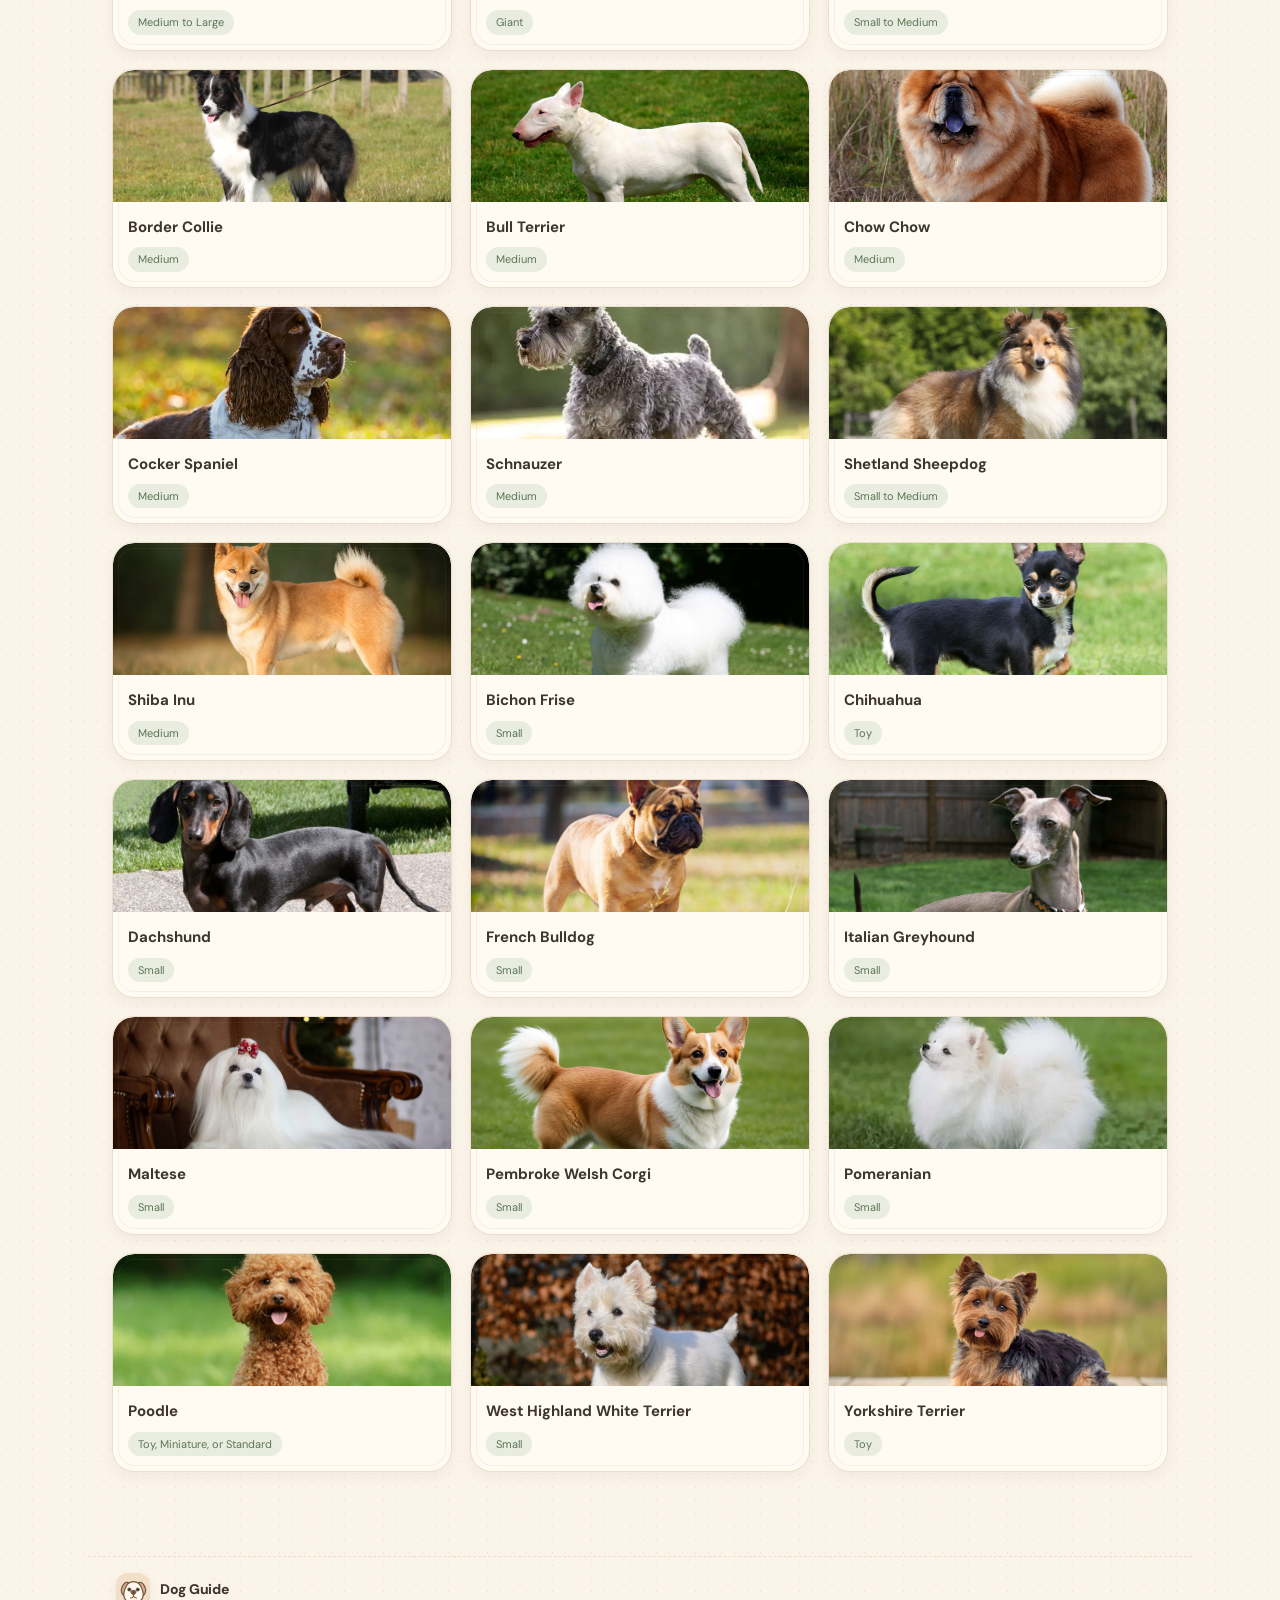
==== commit 2528eaf9: "add content in detail" ====
--- a/breeds.html
+++ b/breeds.html
@@ -13,11 +13,11 @@
   <a class="bone-link hang-short" href="index.html"><span class="bone-cord" aria-hidden="true"></span><svg class="bone-outline" viewBox="0 0 120 56" aria-hidden="true"><path d="M30 15C25 15 22 11 19 7 15 1 8 2 5 8 2 13 6 19 12 22 6 25 2 31 5 37c3 6 10 7 14 1 3-4 6 3 11 3h60c5 0 8-7 11-3 4 6 11 5 14-1 3-6-1-12-7-15 6-3 10-9 7-14-3-6-10-7-14-1-3 4-6 8-11 8Z"/></svg><span class="bone-label">Home</span></a>
   <a class="bone-link hang-long active" href="breeds.html"><span class="bone-cord" aria-hidden="true"></span><svg class="bone-outline" viewBox="0 0 120 56" aria-hidden="true"><path d="M30 15C25 15 22 11 19 7 15 1 8 2 5 8 2 13 6 19 12 22 6 25 2 31 5 37c3 6 10 7 14 1 3-4 6 3 11 3h60c5 0 8-7 11-3 4 6 11 5 14-1 3-6-1-12-7-15 6-3 10-9 7-14-3-6-10-7-14-1-3 4-6 8-11 8Z"/></svg><span class="bone-label">Breeds</span></a>
   <a class="bone-link hang-mid" href="detail.html"><span class="bone-cord" aria-hidden="true"></span><svg class="bone-outline" viewBox="0 0 120 56" aria-hidden="true"><path d="M30 15C25 15 22 11 19 7 15 1 8 2 5 8 2 13 6 19 12 22 6 25 2 31 5 37c3 6 10 7 14 1 3-4 6 3 11 3h60c5 0 8-7 11-3 4 6 11 5 14-1 3-6-1-12-7-15 6-3 10-9 7-14-3-6-10-7-14-1-3 4-6 8-11 8Z"/></svg><span class="bone-label">Detail</span></a>
-  <a class="bone-link hang-long" href="test.html"><span class="bone-cord" aria-hidden="true"></span><svg class="bone-outline" viewBox="0 0 120 56" aria-hidden="true"><path d="M30 15C25 15 22 11 19 7 15 1 8 2 5 8 2 13 6 19 12 22 6 25 2 31 5 37c3 6 10 7 14 1 3-4 6 3 11 3h60c5 0 8-7 11-3 4 6 11 5 14-1 3-6-1-12-7-15 6-3 10-9 7-14-3-6-10-7-14-1-3 4-6 8-11 8Z"/></svg><span class="bone-label">Test</span></a>
+  <a class="bone-link hang-long" href="quzi.html"><span class="bone-cord" aria-hidden="true"></span><svg class="bone-outline" viewBox="0 0 120 56" aria-hidden="true"><path d="M30 15C25 15 22 11 19 7 15 1 8 2 5 8 2 13 6 19 12 22 6 25 2 31 5 37c3 6 10 7 14 1 3-4 6 3 11 3h60c5 0 8-7 11-3 4 6 11 5 14-1 3-6-1-12-7-15 6-3 10-9 7-14-3-6-10-7-14-1-3 4-6 8-11 8Z"/></svg><span class="bone-label">Quiz</span></a>
 </nav></header>
   <main class="type-main">
     <section class="page-heading"><h1>Meet the breeds</h1><p>Choose a dog to explore its appearance, personality, and favorite things to do.</p></section>
-    <section class="breed-layout" aria-label="Breed list and details"><div class="breed-list-wrap"><div id="breed-list" class="breed-grid"></div></div><aside id="breed-detail" class="detail-panel" aria-live="polite" aria-label="Breed details"></aside></section>
+    <section class="breed-catalog" aria-label="All dog breeds"><div id="breed-list" class="breed-grid"></div></section>
   </main>
   <footer class="site-footer"><a class="brand footer-brand" href="index.html" aria-label="Dog Guide home"><span class="brand-mark" aria-hidden="true"><svg viewBox="0 0 48 48"><path class="ear" d="M17 14C12 10 8 13 5 20C2 27 5 34 11 35C16 35 19 29 20 22L22 17ZM31 14C36 10 40 13 43 20C46 27 43 34 37 35C32 35 29 29 28 22L26 17Z"/><path d="M24 11C17 11 12 16 10 23C8 28 7 33 9 38C11 43 17 45 24 45C31 45 37 43 39 38C41 33 40 28 38 23C36 16 31 11 24 11Z"/><circle class="icon-eye" cx="17" cy="24" r="2.6"/><circle class="icon-eye" cx="31" cy="24" r="2.6"/><path class="icon-nose" d="M20 28C20 26.5 21 25.5 22.5 25.5h3C27 25.5 28 26.5 28 28c0 2-2.5 4.3-4 5.5-1.5-1.2-4-3.5-4-5.5Z"/><path class="icon-mouth" d="M24 34v1M24 35c-1 2-3 3-5 3M24 35c1 2 3 3 5 3"/></svg></span><span>Dog Guide</span></a></footer>
 </body>
--- a/styles.css
+++ b/styles.css
@@ -104,6 +104,7 @@
 #quiz-start{position:relative;padding:14px 34px 14px 44px;border:1px solid #d9c7a7;border-radius:999px;background:linear-gradient(180deg,#f4e8cb,#e7d1a8);color:#5e4934;box-shadow:0 4px 0 #c8ab7d,0 8px 17px rgba(105,79,47,.14);font-size:16px;letter-spacing:.02em;transition:transform .2s,box-shadow .2s,filter .2s}
 #quiz-start:before{content:'✦';position:absolute;left:19px;top:50%;transform:translateY(-52%);font-size:17px;color:#94734c}
 #quiz-start:hover{transform:translateY(-2px);filter:brightness(1.04);box-shadow:0 6px 0 #c8ab7d,0 11px 20px rgba(105,79,47,.18)}
+#quiz-start:active{transform:translateY(3px);filter:brightness(.98);box-shadow:0 1px 0 #c8ab7d,0 3px 7px rgba(105,79,47,.12);transition-duration:.06s}
 .quiz-dog-border{position:relative;z-index:2;display:flex;align-items:flex-end;justify-content:space-around;gap:12px;height:78px;margin:-55px 12px 0;padding:0 10px;border-bottom:2px dashed #d8c5a7;pointer-events:none}
 .quiz-dog{width:clamp(64px,13vw,112px);height:70px;overflow:visible;fill:#d9a875;stroke:#8a654b;stroke-width:2.6;stroke-linecap:round;stroke-linejoin:round;filter:drop-shadow(0 3px 2px rgba(91,67,46,.14))}
 .quiz-dog path{fill:none;stroke:#8a654b;stroke-width:5;stroke-linecap:round;stroke-linejoin:round}
@@ -114,3 +115,15 @@
 .dog-small{fill:#b78b68}
 .quiz-answer:focus-visible,.quiz-back:focus-visible,.quiz-nav a:focus-visible{outline:3px solid #d5ac67;outline-offset:3px}
 @media(max-width:560px){.home-quiz-link{padding:0 18px;text-align:center}.quiz-main{margin:28px auto 55px;padding:0 16px}.quiz-shell{padding:23px 18px;border-radius:23px}.quiz-intro{margin:25px auto}.quiz-progress-wrap{top:6px;padding:12px}.quiz-answer{padding:12px}.quiz-result-featured{grid-template-columns:1fr}.quiz-result-card img{height:210px}.quiz-nav{gap:4px;font-size:12px}}
+
+/* Three-column breed catalog and animated breed dock */
+.breed-layout{display:block}.breed-catalog{width:100%}.breed-grid{grid-template-columns:repeat(3,minmax(0,1fr));gap:18px}.breed-card{display:block}.breed-card-copy{min-height:76px}.breed-card:hover{transform:translateY(-4px);border-color:#b6bd9f}.breed-card:focus-visible{outline:3px solid #d5ac67;outline-offset:3px}
+.breed-dock{margin:36px 0 0;padding:21px 20px 16px;border:1px solid #eadfce;border-radius:25px;background:rgba(255,250,242,.82);box-shadow:0 7px 22px rgba(97,75,52,.07)}.breed-dock h2{margin:0 0 15px;font-size:17px;letter-spacing:-.02em}.breed-dock-track{display:flex;align-items:flex-end;gap:12px;min-height:132px;padding:18px 12px 10px;overflow-x:auto;overscroll-behavior-x:contain;scrollbar-width:thin;scrollbar-color:#c6b59c transparent}.dock-item{--dock-scale:1;--dock-lift:0px;position:relative;display:flex;flex:0 0 72px;flex-direction:column;align-items:center;gap:6px;transform:translateY(calc(-1 * var(--dock-lift))) scale(var(--dock-scale));transform-origin:bottom center;transition:transform .16s cubic-bezier(.2,.8,.2,1),filter .16s;z-index:1}.dock-item:hover,.dock-item:focus-visible{z-index:3;filter:drop-shadow(0 8px 9px rgba(80,65,49,.2));outline:none}.dock-item img{display:block;width:64px;height:88px;object-fit:cover;border:2px solid #fffaf2;border-radius:18px;background:#f1e6d6;box-shadow:0 4px 10px rgba(97,75,52,.12)}.dock-item span{max-width:86px;overflow:hidden;color:#65584b;font-size:9px;font-weight:700;text-overflow:ellipsis;white-space:nowrap}.dock-item.is-current img{border-color:#91a080;box-shadow:0 0 0 2px rgba(99,124,91,.18),0 4px 10px rgba(97,75,52,.12)}
+@media(max-width:800px){.breed-layout{grid-template-columns:1fr}.breed-grid{grid-template-columns:repeat(3,minmax(0,1fr))}}
+@media(max-width:560px){.breed-grid{grid-template-columns:repeat(2,minmax(0,1fr));gap:11px}.breed-card .photo-placeholder{height:108px}.breed-dock{margin-top:27px;padding:17px 14px 12px}.breed-dock-track{gap:8px}.dock-item{flex-basis:64px}.dock-item img{width:56px;height:78px}}
+/* Landscape thumbnails and lighter pointer animation */
+.breed-dock-track{gap:10px;padding:22px 18px 12px;scroll-behavior:smooth;scroll-snap-type:x proximity}.dock-item{flex-basis:150px;transition:transform .12s ease-out,filter .12s ease-out;will-change:transform}.dock-item img{width:140px;height:92px;border-radius:15px;transform:translateZ(0)}.dock-item span{max-width:142px;font-size:10px}.dock-item.is-current{scroll-snap-align:center}
+@media(max-width:560px){.breed-dock-track{gap:8px;padding:20px 12px 10px}.dock-item{flex-basis:122px}.dock-item img{width:114px;height:78px}.dock-item span{max-width:116px}}
+/* Keep lifted dock thumbnails inside the horizontal scrollport */
+.breed-dock-track{padding-top:48px;min-height:158px}
+@media(max-width:560px){.breed-dock-track{padding-top:42px;min-height:144px}}
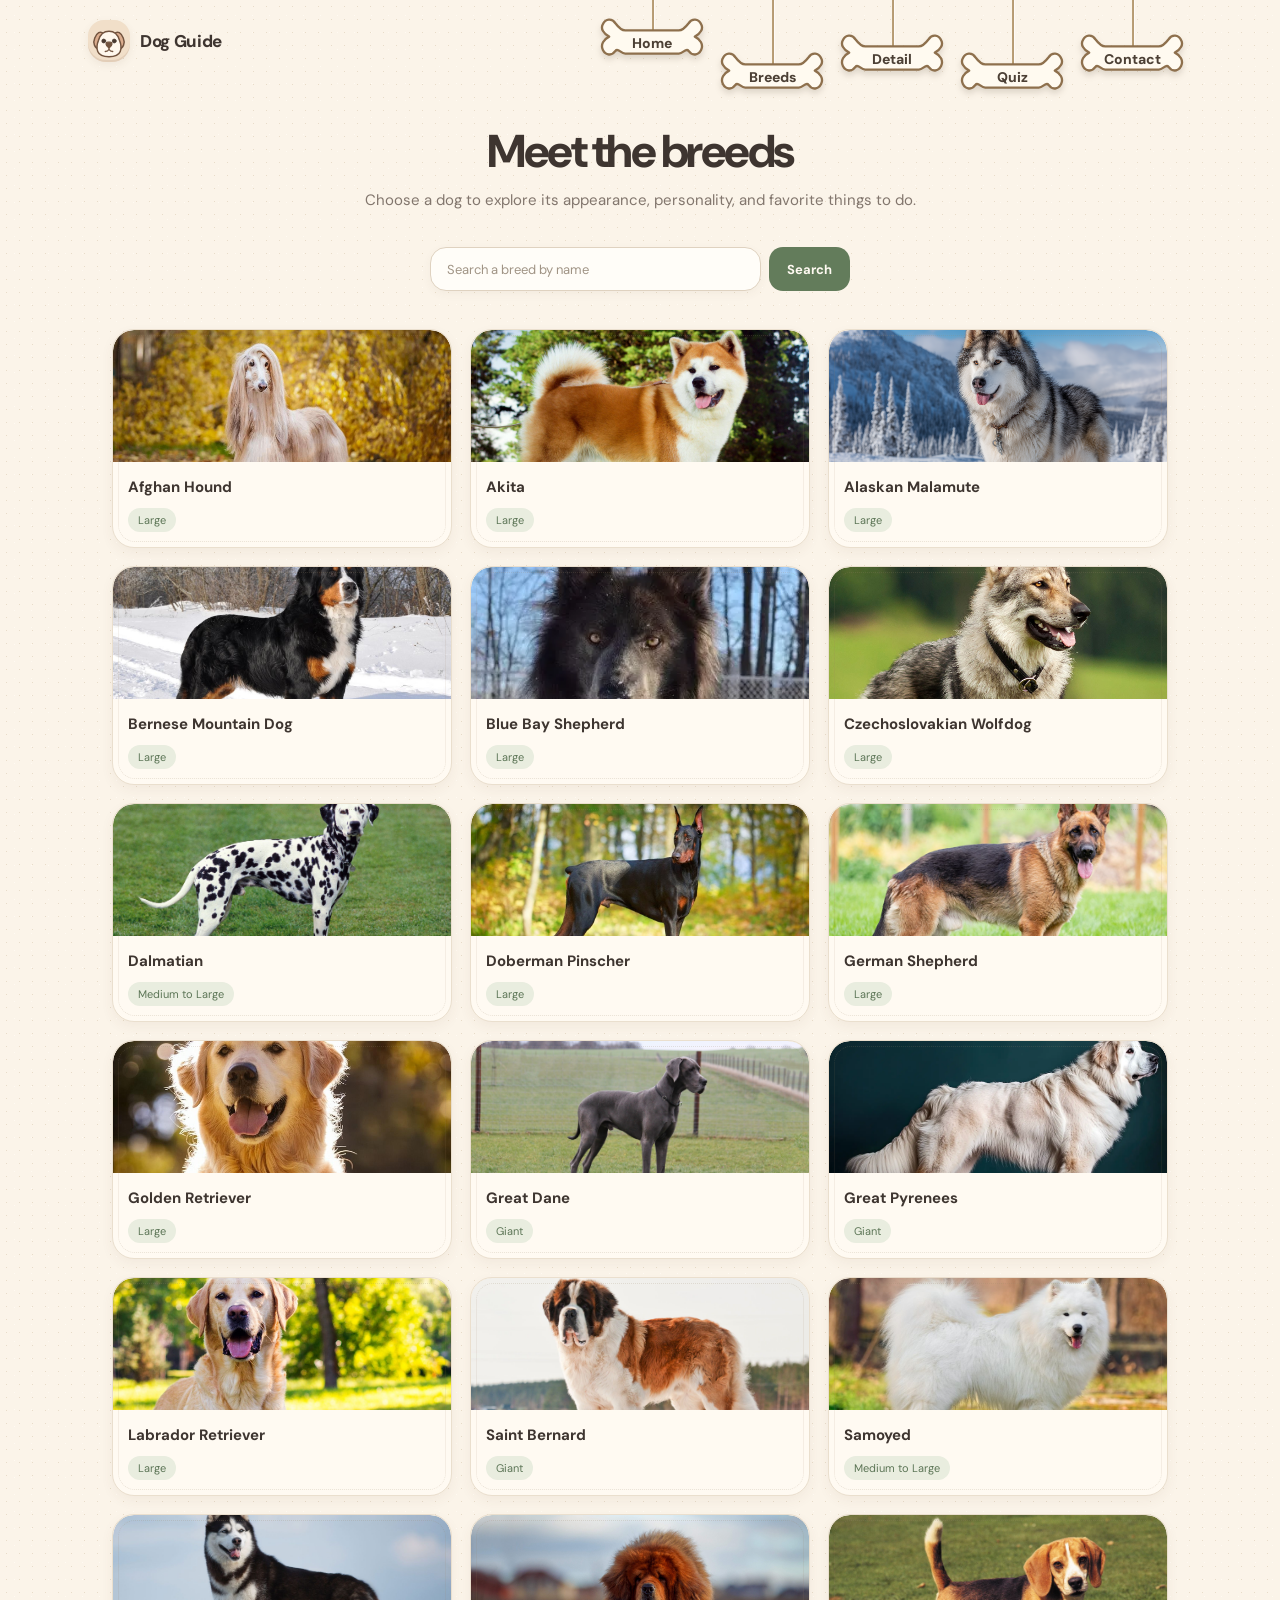
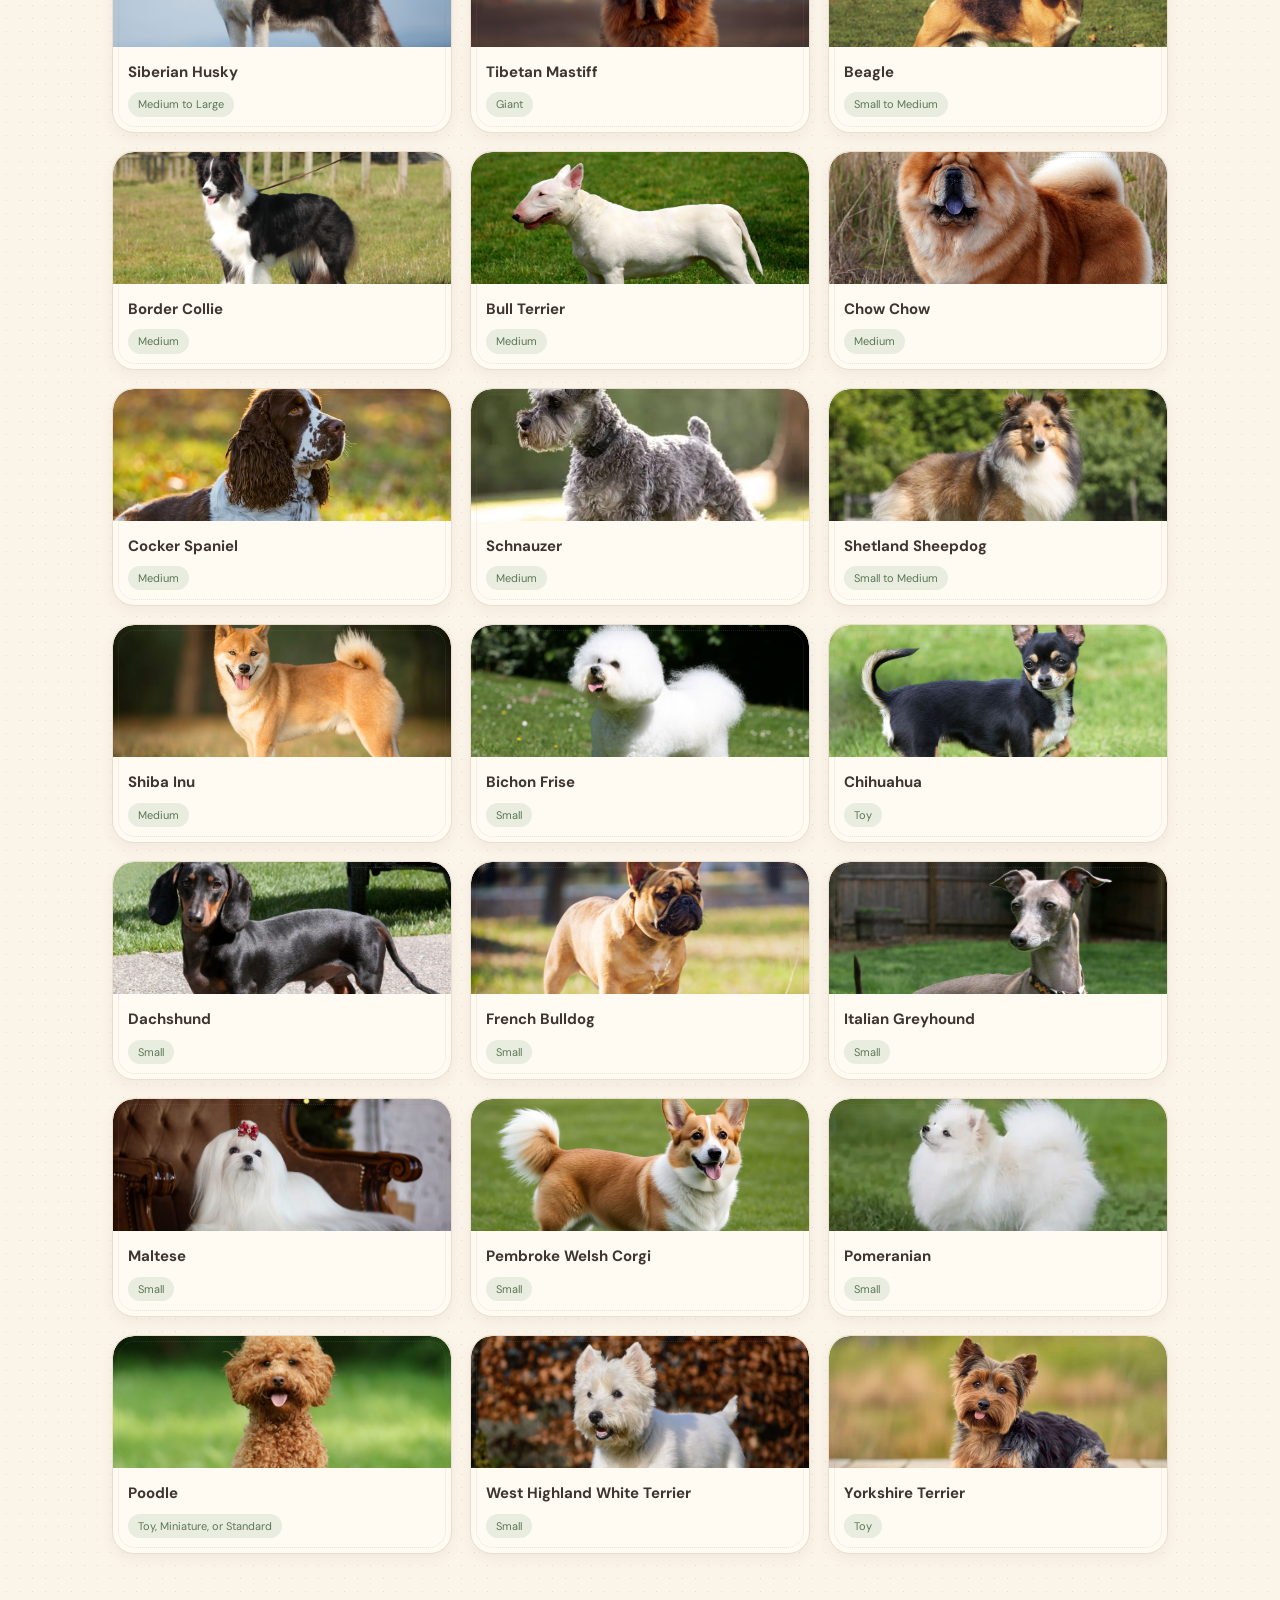
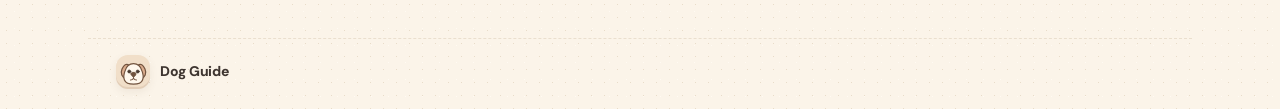
==== commit 3117a412: "add contact and surprise" ====
--- a/breeds.html
+++ b/breeds.html
@@ -14,10 +14,11 @@
   <a class="bone-link hang-long active" href="breeds.html"><span class="bone-cord" aria-hidden="true"></span><svg class="bone-outline" viewBox="0 0 120 56" aria-hidden="true"><path d="M30 15C25 15 22 11 19 7 15 1 8 2 5 8 2 13 6 19 12 22 6 25 2 31 5 37c3 6 10 7 14 1 3-4 6 3 11 3h60c5 0 8-7 11-3 4 6 11 5 14-1 3-6-1-12-7-15 6-3 10-9 7-14-3-6-10-7-14-1-3 4-6 8-11 8Z"/></svg><span class="bone-label">Breeds</span></a>
   <a class="bone-link hang-mid" href="detail.html"><span class="bone-cord" aria-hidden="true"></span><svg class="bone-outline" viewBox="0 0 120 56" aria-hidden="true"><path d="M30 15C25 15 22 11 19 7 15 1 8 2 5 8 2 13 6 19 12 22 6 25 2 31 5 37c3 6 10 7 14 1 3-4 6 3 11 3h60c5 0 8-7 11-3 4 6 11 5 14-1 3-6-1-12-7-15 6-3 10-9 7-14-3-6-10-7-14-1-3 4-6 8-11 8Z"/></svg><span class="bone-label">Detail</span></a>
   <a class="bone-link hang-long" href="quzi.html"><span class="bone-cord" aria-hidden="true"></span><svg class="bone-outline" viewBox="0 0 120 56" aria-hidden="true"><path d="M30 15C25 15 22 11 19 7 15 1 8 2 5 8 2 13 6 19 12 22 6 25 2 31 5 37c3 6 10 7 14 1 3-4 6 3 11 3h60c5 0 8-7 11-3 4 6 11 5 14-1 3-6-1-12-7-15 6-3 10-9 7-14-3-6-10-7-14-1-3 4-6 8-11 8Z"/></svg><span class="bone-label">Quiz</span></a>
+  <a class="bone-link hang-mid" href="contact.html"><span class="bone-cord" aria-hidden="true"></span><svg class="bone-outline" viewBox="0 0 120 56" aria-hidden="true"><path d="M30 15C25 15 22 11 19 7 15 1 8 2 5 8 2 13 6 19 12 22 6 25 2 31 5 37c3 6 10 7 14 1 3-4 6 3 11 3h60c5 0 8-7 11-3 4 6 11 5 14-1 3-6-1-12-7-15 6-3 10-9 7-14-3-6-10-7-14-1-3 4-6 8-11 8Z"/></svg><span class="bone-label">Contact</span></a>
 </nav></header>
   <main class="type-main">
     <section class="page-heading"><h1>Meet the breeds</h1><p>Choose a dog to explore its appearance, personality, and favorite things to do.</p></section>
-    <section class="breed-catalog" aria-label="All dog breeds"><div id="breed-list" class="breed-grid"></div></section>
+    <section class="breed-catalog" aria-label="All dog breeds"><form id="breed-search-form" class="breed-search-wrap"><label class="sr-only" for="breed-search">Search breeds</label><input id="breed-search" class="breed-search" type="search" placeholder="Search a breed by name" autocomplete="off"><button class="breed-search-button" type="submit">Search</button></form><p id="breed-search-status" class="breed-search-status" aria-live="polite"></p><div id="breed-list" class="breed-grid"></div></section>
   </main>
   <footer class="site-footer"><a class="brand footer-brand" href="index.html" aria-label="Dog Guide home"><span class="brand-mark" aria-hidden="true"><svg viewBox="0 0 48 48"><path class="ear" d="M17 14C12 10 8 13 5 20C2 27 5 34 11 35C16 35 19 29 20 22L22 17ZM31 14C36 10 40 13 43 20C46 27 43 34 37 35C32 35 29 29 28 22L26 17Z"/><path d="M24 11C17 11 12 16 10 23C8 28 7 33 9 38C11 43 17 45 24 45C31 45 37 43 39 38C41 33 40 28 38 23C36 16 31 11 24 11Z"/><circle class="icon-eye" cx="17" cy="24" r="2.6"/><circle class="icon-eye" cx="31" cy="24" r="2.6"/><path class="icon-nose" d="M20 28C20 26.5 21 25.5 22.5 25.5h3C27 25.5 28 26.5 28 28c0 2-2.5 4.3-4 5.5-1.5-1.2-4-3.5-4-5.5Z"/><path class="icon-mouth" d="M24 34v1M24 35c-1 2-3 3-5 3M24 35c1 2 3 3 5 3"/></svg></span><span>Dog Guide</span></a></footer>
 </body>
--- a/styles.css
+++ b/styles.css
@@ -126,4 +126,52 @@
 @media(max-width:560px){.breed-dock-track{gap:8px;padding:20px 12px 10px}.dock-item{flex-basis:122px}.dock-item img{width:114px;height:78px}.dock-item span{max-width:116px}}
 /* Keep lifted dock thumbnails inside the horizontal scrollport */
 .breed-dock-track{padding-top:48px;min-height:158px}
-@media(max-width:560px){.breed-dock-track{padding-top:42px;min-height:144px}}+@media(max-width:560px){.breed-dock-track{padding-top:42px;min-height:144px}}
+.breed-search-wrap{display:block;max-width:420px;margin:0 auto 20px}.breed-search{display:block;width:100%;height:44px;padding:0 16px;border:1px solid #dfd2c0;border-radius:16px;background:#fffdf8;color:#574b40;font:inherit;font-size:13px;box-shadow:0 3px 10px rgba(97,75,52,.05);outline:none;transition:border-color .16s,box-shadow .16s}.breed-search:focus{border-color:#91a080;box-shadow:0 0 0 3px rgba(99,124,91,.13)}.breed-search::placeholder{color:#a09485}.dock-search-wrap{max-width:460px;margin:0 0 12px}.dock-search{height:40px}.sr-only{position:absolute;width:1px;height:1px;padding:0;margin:-1px;overflow:hidden;clip:rect(0,0,0,0);white-space:nowrap;border:0}
+
+
+.breed-search-wrap{display:flex;gap:8px;align-items:center}
+.breed-search-wrap .breed-search{flex:1;min-width:0}
+.breed-search-button{height:44px;padding:0 18px;border:0;border-radius:14px;background:var(--green);color:#fffaf2;font:inherit;font-size:13px;font-weight:700;cursor:pointer}
+.breed-search-button:hover{background:var(--green-dark)}
+.breed-search-status{min-height:1.5em;margin:-10px auto 10px;color:var(--muted);font-size:12px;text-align:center}
+.contact-main{max-width:760px}
+.contact-card{max-width:620px;margin:0 auto;padding:clamp(28px,6vw,54px);border:1px solid var(--line);border-radius:28px;background:var(--paper);box-shadow:var(--shadow);text-align:center}
+.contact-kicker{color:var(--green-dark);font-size:12px;font-weight:700;letter-spacing:.1em;text-transform:uppercase}
+.contact-card h2{margin:10px 0;font-size:clamp(26px,4vw,36px);letter-spacing:-.04em}
+.contact-card>p{max-width:440px;margin:0 auto 22px;color:var(--muted);font-size:15px;line-height:1.8}
+.contact-card .contact-email{display:block;margin:0 auto 22px;color:var(--green-dark);font-size:clamp(18px,3vw,23px);font-weight:700;overflow-wrap:anywhere}
+.contact-button{justify-content:center}
+.contact-card .contact-note{margin:24px auto 0;font-size:12px}
+@media(max-width:560px){.contact-main{margin-top:30px}.contact-card{padding:30px 22px}}
+/* Fit all five navigation bones, including Contact */
+.site-header .main-nav{width:600px;gap:0}
+.site-header .main-nav .bone-cord{left:50%}
+@media(max-width:560px){
+  .site-header .main-nav{width:min(350px,calc(100vw - 32px));gap:4px}
+  .site-header .main-nav a.bone-link{flex:1 1 0;width:auto;min-width:0}
+  .site-header .main-nav .bone-outline,.site-header .main-nav .bone-label{width:100%}
+}
+.home-quiz-link{display:flex;justify-content:flex-end;gap:12px}
+.surprise-button{background:#f3dfaa;color:#5c4933;box-shadow:0 4px 0 #d7bd83,0 7px 15px rgba(97,75,52,.12)}
+.surprise-button:hover{background:#f7e9c5;box-shadow:0 6px 0 #d7bd83,0 10px 18px rgba(97,75,52,.16)}
+.surprise-main{max-width:1104px}
+.surprise-videos{display:grid;grid-template-columns:repeat(3,minmax(0,1fr));gap:18px}
+.surprise-video-card{min-width:0;padding:14px;border:1px solid var(--line);border-radius:22px;background:var(--paper);box-shadow:0 5px 13px rgba(97,75,52,.06)}
+.surprise-video-card h2{margin:0 0 10px;font-size:16px}
+.surprise-video-card video{display:block;width:100%;aspect-ratio:16/10;object-fit:contain;border-radius:14px;background:#2a2724}
+@media(max-width:800px){.surprise-videos{grid-template-columns:1fr 1fr}}
+@media(max-width:560px){.home-quiz-link{justify-content:center;flex-wrap:wrap}.surprise-videos{grid-template-columns:1fr}.surprise-video-card{padding:12px}}
+.surprise-photo-section{margin-top:34px}
+.surprise-photo-section>h2{margin:0 0 14px;font-size:21px}
+.surprise-photos{display:grid;grid-template-columns:repeat(4,minmax(0,1fr));gap:14px}
+.surprise-photo{display:block;min-width:0;padding:8px;border:1px solid var(--line);border-radius:18px;background:var(--paper);color:var(--muted);font:inherit;font-size:11px;cursor:zoom-in;text-align:center;box-shadow:0 5px 13px rgba(97,75,52,.06)}
+.surprise-photo img{display:block;width:100%;height:190px;object-fit:cover;border-radius:12px;background:#eee1d0}
+
+.surprise-photo:hover{border-color:#b6bd9f;transform:translateY(-2px)}
+.photo-lightbox{position:fixed;max-width:95vw;max-height:94vh;padding:18px;border:1px solid rgba(255,255,255,.3);border-radius:18px;background:#211e1b;box-shadow:0 20px 70px rgba(0,0,0,.45)}
+.photo-lightbox::backdrop{background:rgba(22,19,16,.82)}
+.photo-lightbox img{display:block;max-width:calc(95vw - 36px);max-height:calc(94vh - 36px);object-fit:contain;border-radius:8px}
+.photo-lightbox-close{position:absolute;top:6px;right:6px;width:34px;height:34px;border:0;border-radius:50%;background:rgba(255,255,255,.92);color:#332b25;font-size:25px;line-height:1;cursor:pointer}
+@media(max-width:800px){.surprise-photos{grid-template-columns:repeat(2,minmax(0,1fr))}}
+@media(max-width:560px){.surprise-photo img{height:150px}.photo-lightbox{padding:10px}.photo-lightbox img{max-width:calc(95vw - 20px);max-height:calc(94vh - 20px)}}
